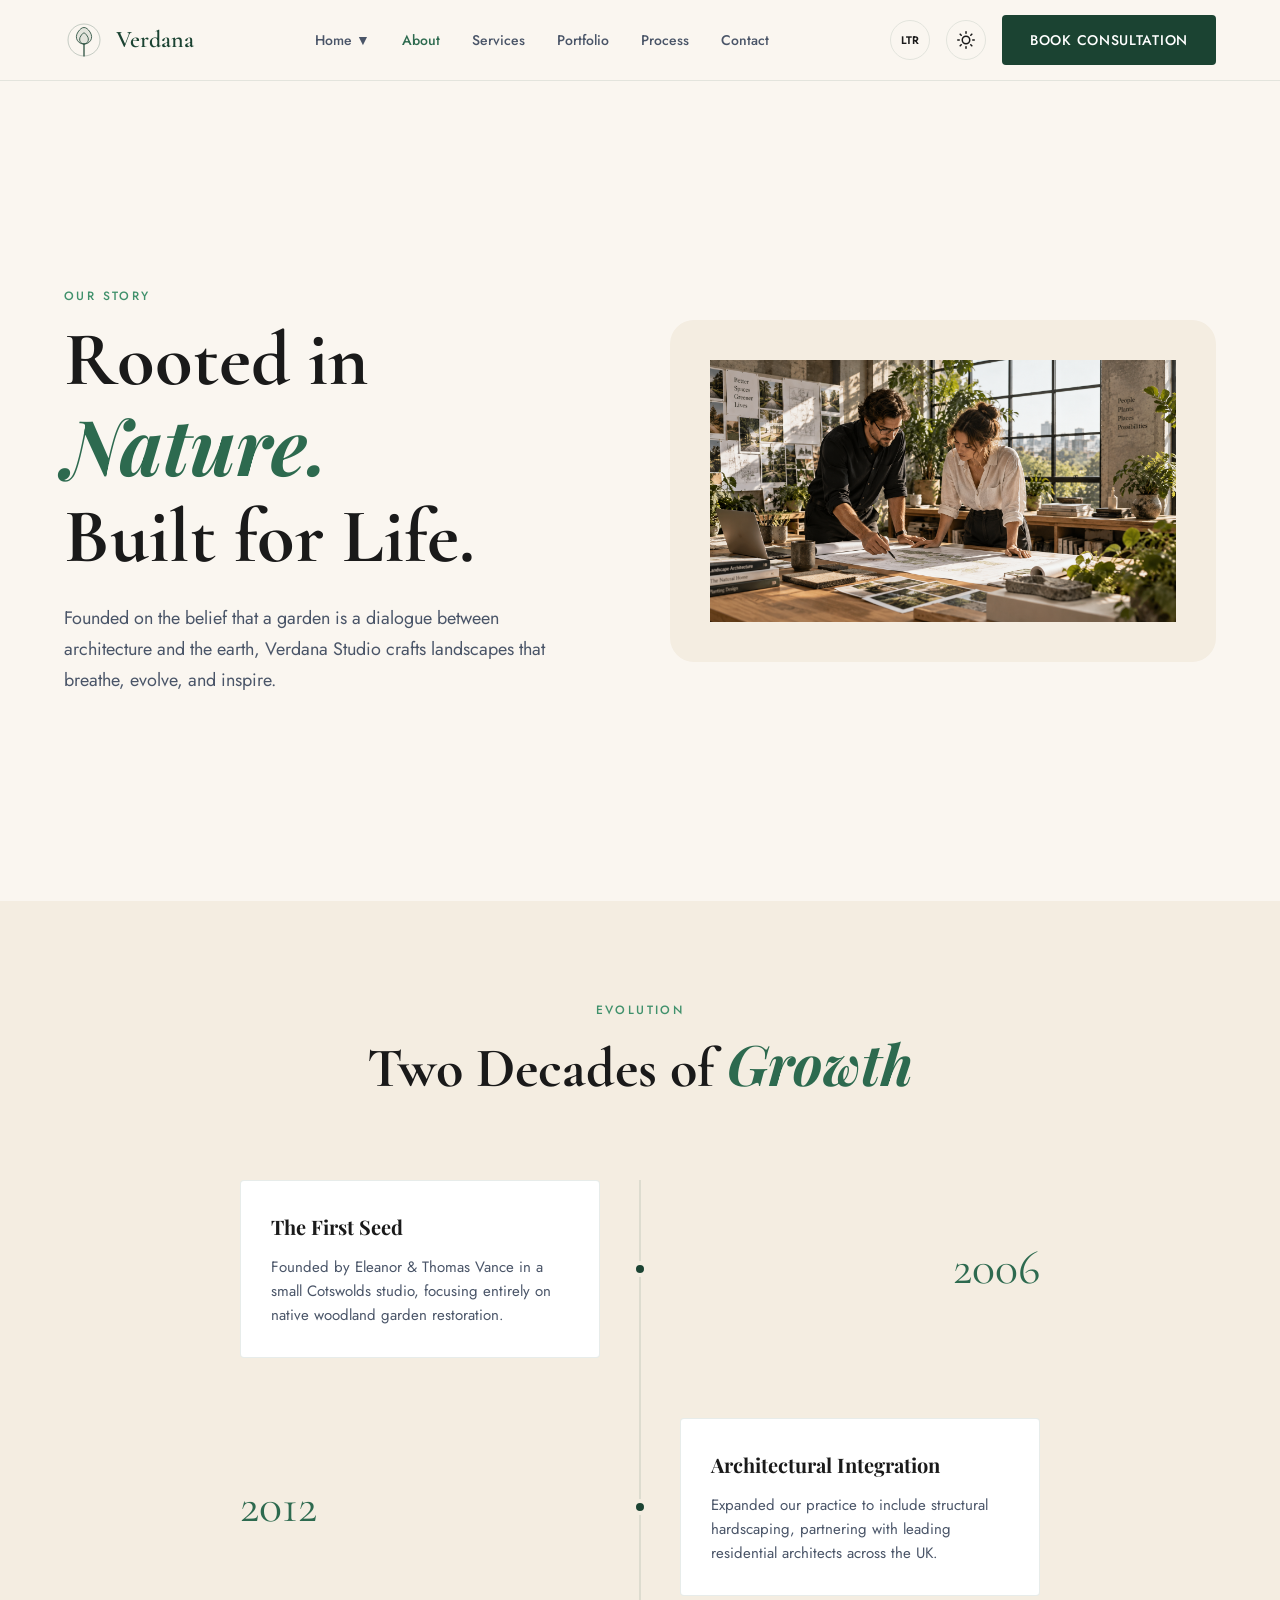
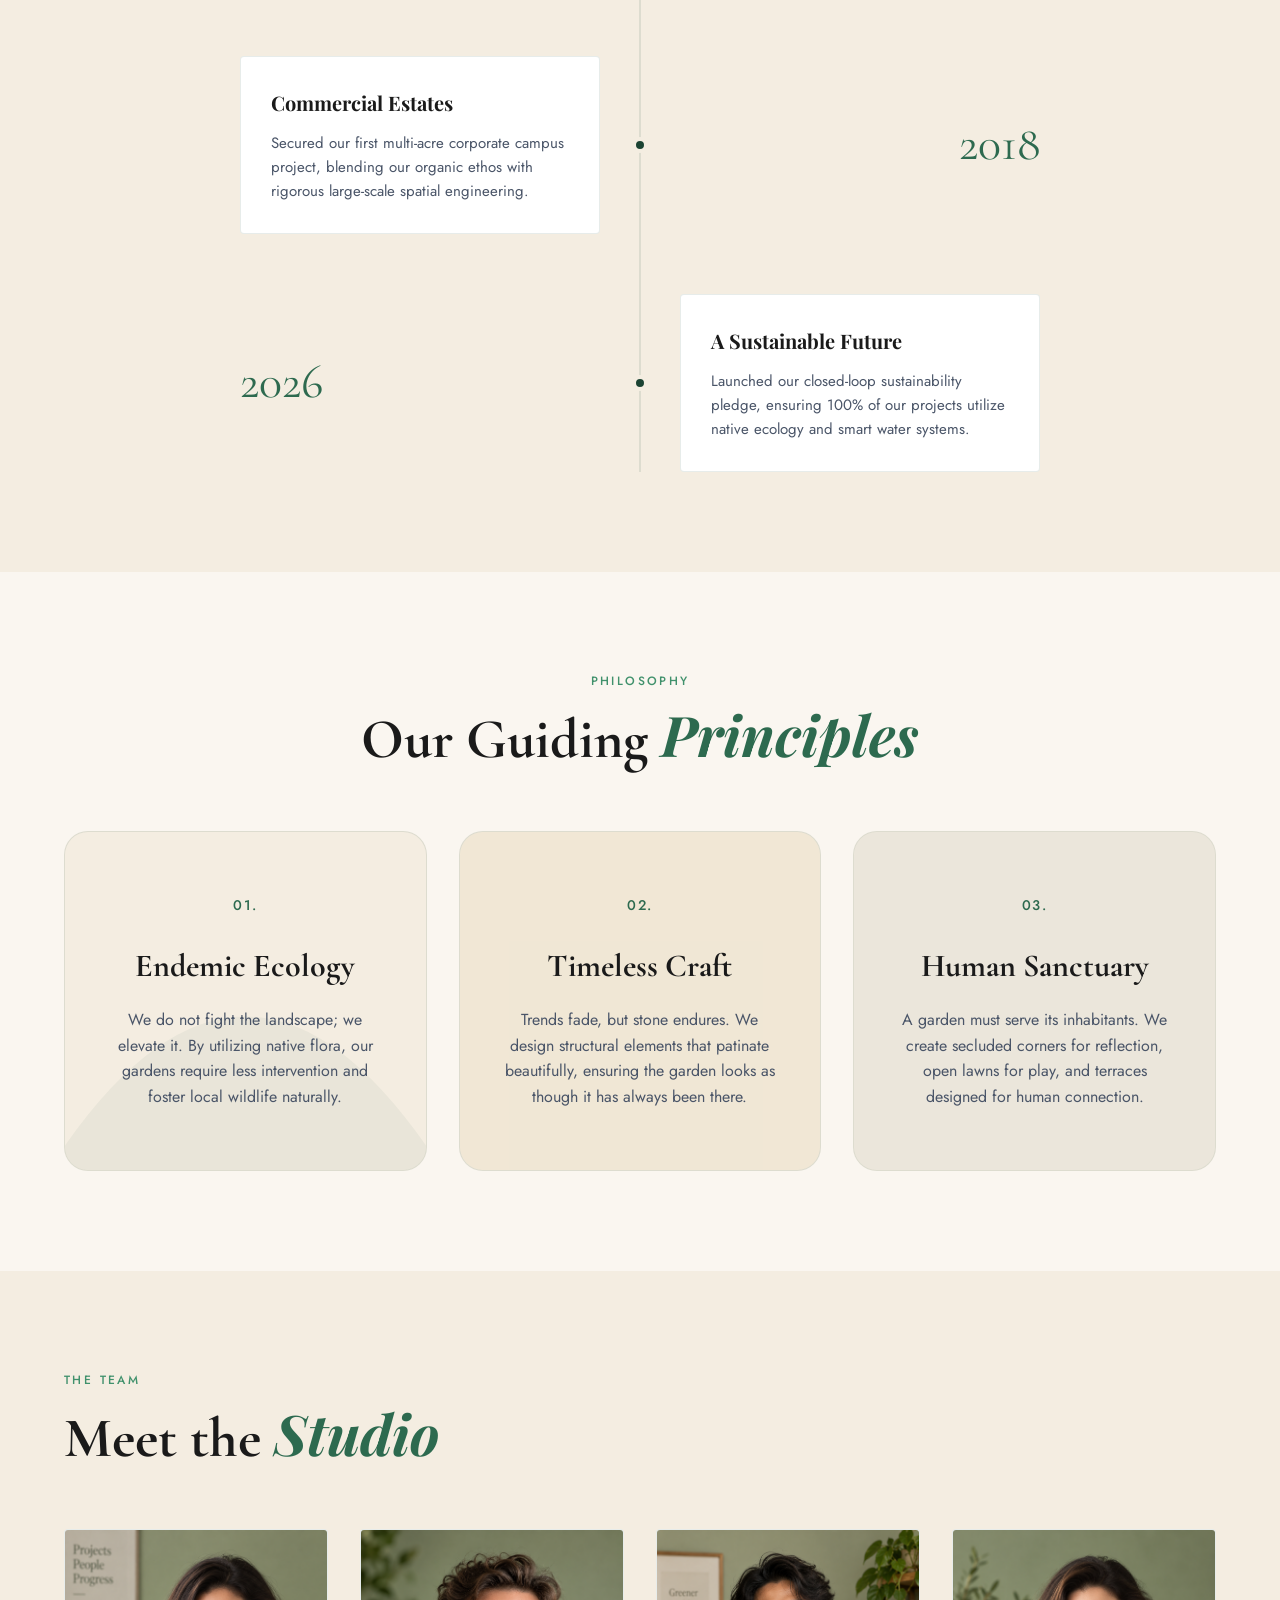
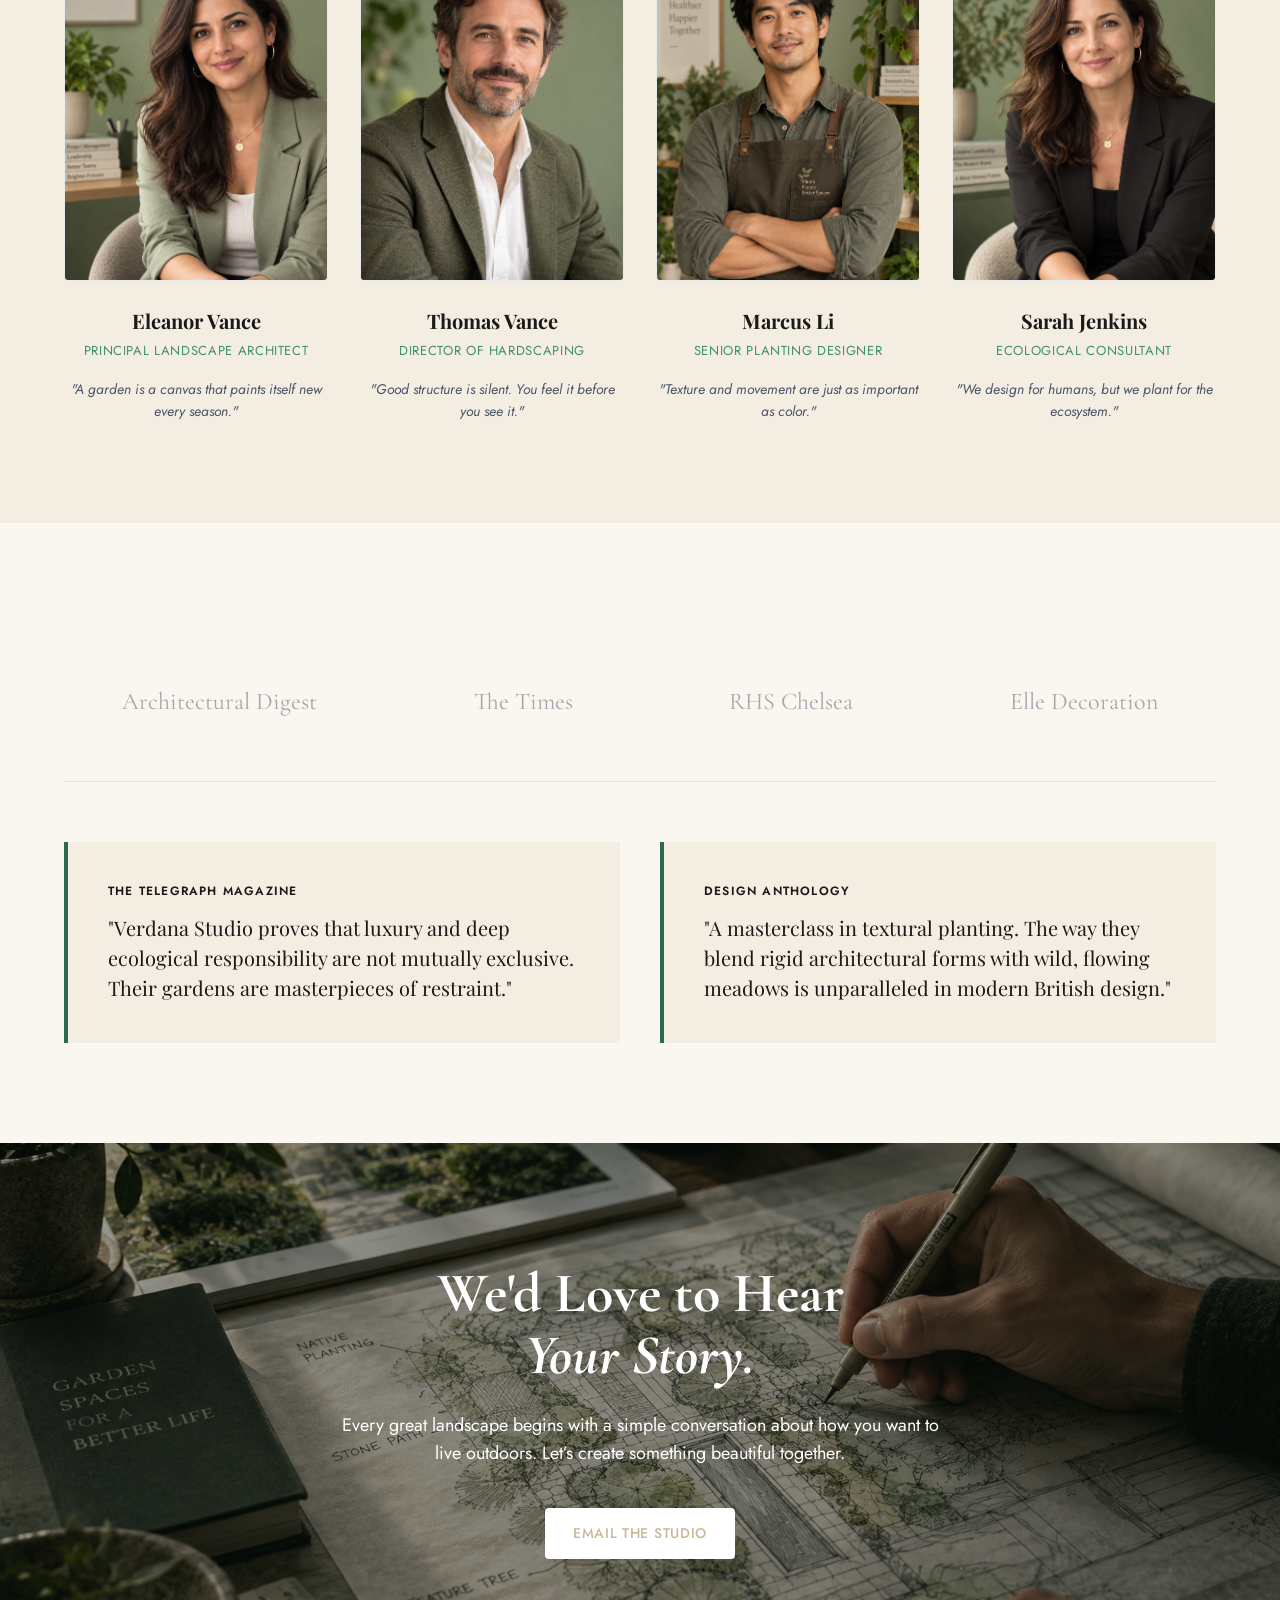
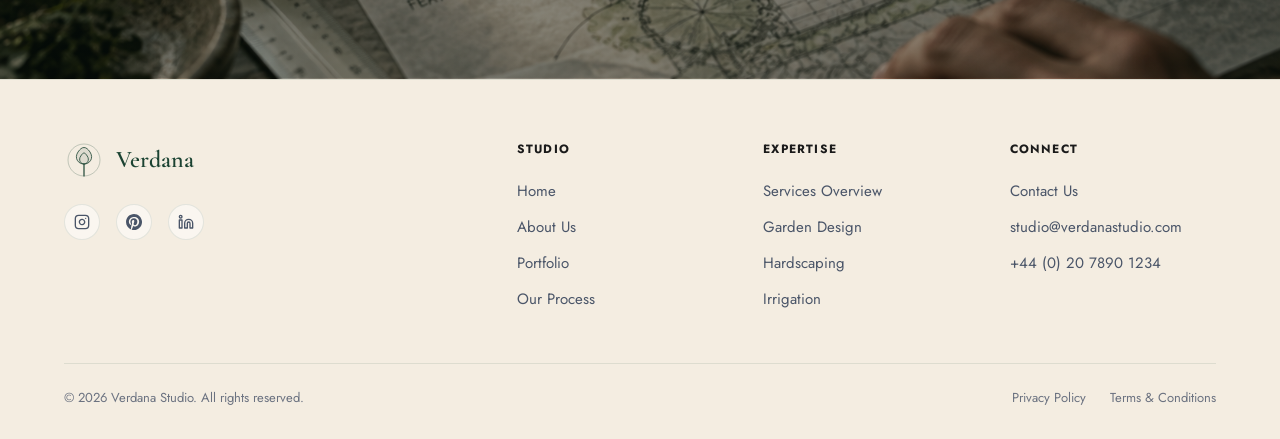
==== about.html @ de0d3189 "Initial commit" ====
<!DOCTYPE html>
<html lang="en" dir="ltr" data-theme="light">
<head>
  <meta charset="UTF-8" />
  <meta name="viewport" content="width=device-width, initial-scale=1.0" />
  <meta name="description" content="About Verdana Studio — Our Story, Beliefs, and Team" />
  <title>About Us | Verdana Studio</title>
  
  <!-- Google Fonts -->
  <link rel="preconnect" href="https://fonts.googleapis.com" />
  <link rel="preconnect" href="https://fonts.gstatic.com" crossorigin />
  <link href="https://fonts.googleapis.com/css2?family=Cormorant+Garamond:ital,wght@0,300;0,400;0,500;0,600;0,700;1,400&family=Jost:wght@300;400;500;600&family=Playfair+Display:ital,wght@0,400;0,500;0,600;1,400&display=swap" rel="stylesheet" />
  
  <link rel="stylesheet" href="styles.css" />
  
  <style>
    /* ============================================================
       ABOUT PAGE: SPECIFIC STYLES
       ============================================================ */

    /* 1. HERO (Editorial Wide) */
    .section-about-hero {
      background: var(--bg-primary);
      padding: 120px 0;
      min-height: calc(100vh - 80px);
      display: flex;
      align-items: center;
    }
    .about-hero-grid {
      display: grid;
      grid-template-columns: 1fr 1fr;
      gap: 60px;
      align-items: center;
    }
    .about-hero-content h1 {
      font-family: var(--font-display);
      font-size: clamp(48px, 6vw, 80px);
      line-height: 1.1;
      margin-bottom: 24px;
    }
    .about-hero-content h1 em {
      font-family: var(--font-serif);
      font-style: italic;
      color: var(--clr-deep-green);
    }
    [data-theme="dark"] .about-hero-content h1 em { color: var(--clr-light-sage); }
    .about-hero-content p {
      font-size: 18px;
      color: var(--text-secondary);
      max-width: 500px;
      line-height: 1.7;
    }
    .about-hero-visual {
      background: var(--bg-secondary);
      border-radius: var(--radius-lg);
      padding: 40px;
      position: relative;
    }
    .about-hero-visual svg {
      width: 100%;
      height: auto;
    }

    /* 2. OUR STORY (Vertical Timeline) */
    .section-timeline {
      padding: var(--section-py) 0;
      background: var(--bg-secondary);
    }
    .timeline-container {
      position: relative;
      max-width: 800px;
      margin: 80px auto 0;
    }
    .timeline-container::before {
      content: '';
      position: absolute;
      top: 0; left: 50%;
      width: 2px; height: 100%;
      background: var(--border-color);
      transform: translateX(-50%);
    }
    .timeline-item {
      display: flex;
      justify-content: space-between;
      align-items: center;
      margin-bottom: 60px;
      position: relative;
    }
    .timeline-item:last-child { margin-bottom: 0; }
    .timeline-content {
      width: 45%;
      padding: 30px;
      background: var(--card-bg);
      border: 1px solid var(--border-color);
      border-radius: var(--radius-sm);
    }
    .timeline-year {
      width: 45%;
      font-family: var(--font-display);
      font-size: 48px;
      color: var(--clr-deep-green);
      text-align: right;
    }
    [data-theme="dark"] .timeline-year { color: var(--clr-light-sage); }
    
    /* Alternating logic */
    .timeline-item:nth-child(even) { flex-direction: row-reverse; }
    .timeline-item:nth-child(even) .timeline-year { text-align: left; }
    
    .timeline-dot {
      position: absolute;
      top: 50%; left: 50%;
      width: 16px; height: 16px;
      background: var(--clr-forest);
      border-radius: 50%;
      transform: translate(-50%, -50%);
      border: 4px solid var(--bg-secondary);
    }
    [data-theme="dark"] .timeline-dot { background: var(--clr-light-sage); border-color: var(--bg-secondary); }
    .timeline-content h4 {
      font-family: var(--font-serif);
      font-size: 20px;
      margin-bottom: 12px;
    }
    .timeline-content p { color: var(--text-secondary); font-size: 15px; }

    /* 3. OUR THREE BELIEFS (3-Column) */
    .section-beliefs { padding: var(--section-py) 0; }
    .beliefs-grid {
      display: grid;
      grid-template-columns: repeat(3, 1fr);
      gap: 32px;
      margin-top: 60px;
    }
    .belief-card {
      background: var(--bg-secondary);
      padding: 60px 40px;
      border-radius: var(--radius-lg);
      text-align: center;
      position: relative;
      overflow: hidden;
      border: 1px solid var(--border-color);
    }
    .belief-bg-tint {
      position: absolute;
      top: -20%; left: -20%;
      width: 140%; height: 140%;
      opacity: 0.05;
      z-index: 0;
      pointer-events: none;
    }
    [data-theme="dark"] .belief-bg-tint { opacity: 0.1; }
    .belief-card-content {
      position: relative; z-index: 1;
    }
    .belief-num {
      display: inline-block;
      font-size: 14px;
      font-weight: 500;
      color: var(--clr-deep-green);
      margin-bottom: 24px;
      letter-spacing: 0.1em;
    }
    [data-theme="dark"] .belief-num { color: var(--clr-light-sage); }
    .belief-card h3 {
      font-family: var(--font-display);
      font-size: 32px;
      margin-bottom: 16px;
    }
    .belief-card p { color: var(--text-secondary); }

    /* 4. MEET THE STUDIO (4 Team Cards) */
    .section-team {
      padding: var(--section-py) 0;
      background: var(--bg-secondary);
    }
    .team-grid {
      display: grid;
      grid-template-columns: repeat(4, 1fr);
      gap: 32px;
      margin-top: 60px;
    }
    .team-card {
      text-align: center;
    }
    .team-avatar {
      width: 100%;
      aspect-ratio: 3/4;
      background: var(--card-bg);
      border-radius: var(--radius-sm);
      margin-bottom: 24px;
      overflow: hidden;
      border: 1px solid var(--border-color);
    }
    .team-avatar svg { width: 100%; height: 100%; object-fit: cover; }
    .team-card h4 {
      font-family: var(--font-serif);
      font-size: 20px;
      margin-bottom: 4px;
    }
    .team-title {
      font-size: 13px;
      color: var(--clr-mid-green);
      text-transform: uppercase;
      letter-spacing: 0.05em;
      margin-bottom: 16px;
      display: block;
    }
    .team-quote {
      font-size: 14px;
      color: var(--text-secondary);
      font-style: italic;
    }

    /* 5. RECOGNITION & PRESS */
    .section-press { padding: var(--section-py) 0; }
    .press-grid {
      display: grid;
      grid-template-rows: auto auto;
      gap: 60px;
      margin-top: 60px;
    }
    .awards-logos {
      display: flex;
      justify-content: space-around;
      align-items: center;
      flex-wrap: wrap;
      gap: 40px;
      padding-bottom: 60px;
      border-bottom: 1px solid var(--border-color);
    }
    .award-placeholder {
      font-family: var(--font-display);
      font-size: 24px;
      color: var(--text-muted);
      opacity: 0.6;
    }
    .press-quotes {
      display: grid;
      grid-template-columns: 1fr 1fr;
      gap: 40px;
    }
    .press-quote-item {
      padding: 40px;
      background: var(--bg-secondary);
      border-left: 4px solid var(--clr-deep-green);
    }
    [data-theme="dark"] .press-quote-item { border-left-color: var(--clr-light-sage); }
    .press-publication {
      display: block;
      font-family: var(--font-sans);
      font-weight: 600;
      font-size: 12px;
      text-transform: uppercase;
      letter-spacing: 0.1em;
      margin-bottom: 12px;
    }
    .press-quote-item p {
      font-family: var(--font-serif);
      font-size: 20px;
      line-height: 1.5;
    }

    /* 6. FINAL CTA (Warm Personal) */
    .section-about-cta {
      padding: 120px 20px;
      background: var(--clr-stone);
      color: #fff;
      text-align: center;
      position: relative;
    }
    [data-theme="dark"] .section-about-cta { background: #2B241A; }
    .about-cta-content {
      max-width: 600px;
      margin: 0 auto;
      position: relative;
      z-index: 2;
    }
    .about-cta-content h2 {
      font-family: var(--font-display);
      font-size: clamp(36px, 5vw, 56px);
      margin-bottom: 24px;
      line-height: 1.1;
    }
    .about-cta-content p {
      font-size: 18px;
      margin-bottom: 40px;
    }
    .about-cta-content .btn-primary {
      background: #fff;
      color: var(--clr-stone);
    }
    [data-theme="dark"] .about-cta-content .btn-primary { color: #2B241A; }
    .about-cta-content .btn-primary:hover {
      background: var(--clr-forest);
      color: #fff;
    }

    @media (max-width: 1024px) {
      .about-hero-grid { grid-template-columns: 1fr; text-align: center; }
      .timeline-container::before { left: 0; }
      .timeline-item, .timeline-item:nth-child(even) {
        flex-direction: column; align-items: flex-start;
      }
      .timeline-content, .timeline-year { width: 100%; text-align: left !important; padding-left: 40px; }
      .timeline-dot { left: 0; top: 0; transform: translate(-50%, -10px); }
      .timeline-year { margin-bottom: 20px; font-size: 32px; }
      
      .beliefs-grid, .team-grid { grid-template-columns: 1fr 1fr; }
      .press-quotes { grid-template-columns: 1fr; }
    }
    @media (max-width: 768px) {
      .beliefs-grid, .team-grid { grid-template-columns: 1fr; }
    }
  </style>
</head>
<body>

  <!-- HEADER -->
  <header class="navbar" id="navbar">
    <div class="nav-container">
      <a href="index.html" class="nav-logo" id="logo-link">
        <div class="logo-icon">
          <svg viewBox="0 0 100 100" fill="none" xmlns="http://www.w3.org/2000/svg">
            <path d="M50 10C27.9086 10 10 27.9086 10 50C10 72.0914 27.9086 90 50 90C72.0914 90 90 72.0914 90 50C90 27.9086 72.0914 10 50 10Z" stroke="currentColor" stroke-width="2" opacity="0.3"/>
            <path d="M50 90V60" stroke="currentColor" stroke-width="3" stroke-linecap="round"/>
            <path d="M50 60C35 60 25 45 35 30C45 15 55 15 65 30C75 45 65 60 50 60Z" stroke="currentColor" stroke-width="2" fill="currentColor" fill-opacity="0.1"/>
            <path d="M50 60C42 60 35 50 42 40C48 30 52 30 58 40C65 50 58 60 50 60Z" stroke="currentColor" stroke-width="2"/>
          </svg>
        </div>
        <div class="logo-text">
          <span class="logo-name">Verdana</span>
          
        </div>
      </a>

      <!-- Navigation Links -->
      <nav class="nav-links" id="nav-links">
        <div class="nav-item has-dropdown">
          <a href="#" class="nav-link dropdown-trigger">Home <span class="caret">▼</span></a>
          <div class="dropdown-menu">
            <a href="index.html" class="dropdown-item">Home 1 — Garden</a>
            <a href="home2.html" class="dropdown-item">Home 2 — Architecture</a>
          </div>
        </div>
        <a href="about.html" class="nav-link active">About</a>
        <a href="services.html" class="nav-link">Services</a>
        <a href="portfolio.html" class="nav-link">Portfolio</a>
        <a href="process.html" class="nav-link">Process</a>
        <a href="contact.html" class="nav-link">Contact</a>
      </nav>

      <!-- Controls & CTA -->
      <div class="nav-controls">
        <button class="ctrl-btn" id="rtl-toggle" aria-label="Toggle Text Direction">
          <span id="dir-label">LTR</span>
        </button>
        <button class="ctrl-btn" id="theme-toggle" aria-label="Toggle Theme">
          <span class="theme-icon sun" id="sun-icon"><svg xmlns="http://www.w3.org/2000/svg" width="18" height="18" viewBox="0 0 24 24" fill="none" stroke="currentColor" stroke-width="2" stroke-linecap="round" stroke-linejoin="round"><circle cx="12" cy="12" r="5"></circle><line x1="12" y1="1" x2="12" y2="3"></line><line x1="12" y1="21" x2="12" y2="23"></line><line x1="4.22" y1="4.22" x2="5.64" y2="5.64"></line><line x1="18.36" y1="18.36" x2="19.78" y2="19.78"></line><line x1="1" y1="12" x2="3" y2="12"></line><line x1="21" y1="12" x2="23" y2="12"></line><line x1="4.22" y1="19.78" x2="5.64" y2="18.36"></line><line x1="18.36" y1="5.64" x2="19.78" y2="4.22"></line></svg></span>
          <span class="theme-icon moon hidden" id="moon-icon"><svg xmlns="http://www.w3.org/2000/svg" width="18" height="18" viewBox="0 0 24 24" fill="none" stroke="currentColor" stroke-width="2" stroke-linecap="round" stroke-linejoin="round"><path d="M21 12.79A9 9 0 1 1 11.21 3 7 7 0 0 0 21 12.79z"></path></svg></span>
        </button>
        <a href="contact.html" class="btn-primary nav-cta">Book Consultation</a>
      </div>
    </div>
  </header>

  <main>
    <!-- SECTION 1: HERO (Editorial Wide) -->
    <section class="section-about-hero">
      <div class="container">
        <div class="about-hero-grid">
          <div class="about-hero-content">
            <span class="subtitle">Our Story</span>
            <h1>Rooted in <em>Nature.</em> <br>Built for Life.</h1>
            <p>Founded on the belief that a garden is a dialogue between architecture and the earth, Verdana Studio crafts landscapes that breathe, evolve, and inspire.</p>
          </div>
          <div class="about-hero-visual">
            <img src="about_hero.png" alt="About Verdana Studio" style="width: 100%; height: 100%; object-fit: cover;" />
          </div>
        </div>
      </div>
    </section>

    <!-- SECTION 2: OUR STORY (Timeline) -->
    <section class="section-timeline">
      <div class="container">
        <div class="section-header center">
          <span class="subtitle">Evolution</span>
          <h2 class="title">Two Decades of <em>Growth</em></h2>
        </div>

        <div class="timeline-container">
          <div class="timeline-item">
            <div class="timeline-content">
              <h4>The First Seed</h4>
              <p>Founded by Eleanor & Thomas Vance in a small Cotswolds studio, focusing entirely on native woodland garden restoration.</p>
            </div>
            <div class="timeline-dot"></div>
            <div class="timeline-year">2006</div>
          </div>

          <div class="timeline-item">
            <div class="timeline-content">
              <h4>Architectural Integration</h4>
              <p>Expanded our practice to include structural hardscaping, partnering with leading residential architects across the UK.</p>
            </div>
            <div class="timeline-dot"></div>
            <div class="timeline-year">2012</div>
          </div>

          <div class="timeline-item">
            <div class="timeline-content">
              <h4>Commercial Estates</h4>
              <p>Secured our first multi-acre corporate campus project, blending our organic ethos with rigorous large-scale spatial engineering.</p>
            </div>
            <div class="timeline-dot"></div>
            <div class="timeline-year">2018</div>
          </div>

          <div class="timeline-item">
            <div class="timeline-content">
              <h4>A Sustainable Future</h4>
              <p>Launched our closed-loop sustainability pledge, ensuring 100% of our projects utilize native ecology and smart water systems.</p>
            </div>
            <div class="timeline-dot"></div>
            <div class="timeline-year">2026</div>
          </div>
        </div>
      </div>
    </section>

    <!-- SECTION 3: THREE BELIEFS (Cards) -->
    <section class="section-beliefs">
      <div class="container">
        <div class="section-header center">
          <span class="subtitle">Philosophy</span>
          <h2 class="title">Our Guiding <em>Principles</em></h2>
        </div>

        <div class="beliefs-grid">
          <div class="belief-card">
            <div class="belief-bg-tint">
              <svg viewBox="0 0 200 200" xmlns="http://www.w3.org/2000/svg">
                <path d="M 0 200 Q 100 0 200 200" fill="#2D6A4F" />
              </svg>
            </div>
            <div class="belief-card-content">
              <span class="belief-num">01.</span>
              <h3>Endemic Ecology</h3>
              <p>We do not fight the landscape; we elevate it. By utilizing native flora, our gardens require less intervention and foster local wildlife naturally.</p>
            </div>
          </div>

          <div class="belief-card">
            <div class="belief-bg-tint">
              <svg viewBox="0 0 200 200" xmlns="http://www.w3.org/2000/svg">
                <circle cx="100" cy="100" r="100" fill="#B8860B" />
              </svg>
            </div>
            <div class="belief-card-content">
              <span class="belief-num">02.</span>
              <h3>Timeless Craft</h3>
              <p>Trends fade, but stone endures. We design structural elements that patinate beautifully, ensuring the garden looks as though it has always been there.</p>
            </div>
          </div>

          <div class="belief-card">
            <div class="belief-bg-tint">
              <svg viewBox="0 0 200 200" xmlns="http://www.w3.org/2000/svg">
                <rect width="200" height="200" fill="#52796F" />
              </svg>
            </div>
            <div class="belief-card-content">
              <span class="belief-num">03.</span>
              <h3>Human Sanctuary</h3>
              <p>A garden must serve its inhabitants. We create secluded corners for reflection, open lawns for play, and terraces designed for human connection.</p>
            </div>
          </div>
        </div>
      </div>
    </section>

    <!-- SECTION 4: MEET THE STUDIO -->
    <section class="section-team">
      <div class="container">
        <div class="section-header flex-header">
          <div>
            <span class="subtitle">The Team</span>
            <h2 class="title">Meet the <em>Studio</em></h2>
          </div>
        </div>

        <div class="team-grid">
          <div class="team-card">
            <div class="team-avatar">
              <img src="about_avatar1.png" alt="Eleanor Vance" style="width: 100%; height: 100%; object-fit: cover; transition: transform 0.7s ease;" />
            </div>
            <h4>Eleanor Vance</h4>
            <span class="team-title">Principal Landscape Architect</span>
            <p class="team-quote">"A garden is a canvas that paints itself new every season."</p>
          </div>

          <div class="team-card">
            <div class="team-avatar">
              <img src="about_avatar3.png" alt="Thomas Vance" style="width: 100%; height: 100%; object-fit: cover; transition: transform 0.7s ease;" />
            </div>
            <h4>Thomas Vance</h4>
            <span class="team-title">Director of Hardscaping</span>
            <p class="team-quote">"Good structure is silent. You feel it before you see it."</p>
          </div>

          <div class="team-card">
            <div class="team-avatar">
              <img src="about_avatar4.png" alt="Marcus Li" style="width: 100%; height: 100%; object-fit: cover; transition: transform 0.7s ease;" />
            </div>
            <h4>Marcus Li</h4>
            <span class="team-title">Senior Planting Designer</span>
            <p class="team-quote">"Texture and movement are just as important as color."</p>
          </div>

          <div class="team-card">
            <div class="team-avatar">
              <img src="about_avatar2.png" alt="Sarah Jenkins" style="width: 100%; height: 100%; object-fit: cover; transition: transform 0.7s ease;" />
            </div>
            <h4>Sarah Jenkins</h4>
            <span class="team-title">Ecological Consultant</span>
            <p class="team-quote">"We design for humans, but we plant for the ecosystem."</p>
          </div>
        </div>
      </div>
    </section>

    <!-- SECTION 5: RECOGNITION & PRESS -->
    <section class="section-press">
      <div class="container">
        <div class="press-grid">
          <div class="awards-logos">
            <span class="award-placeholder">Architectural Digest</span>
            <span class="award-placeholder">The Times</span>
            <span class="award-placeholder">RHS Chelsea</span>
            <span class="award-placeholder">Elle Decoration</span>
          </div>
          
          <div class="press-quotes">
            <div class="press-quote-item">
              <span class="press-publication">The Telegraph Magazine</span>
              <p>"Verdana Studio proves that luxury and deep ecological responsibility are not mutually exclusive. Their gardens are masterpieces of restraint."</p>
            </div>
            <div class="press-quote-item">
              <span class="press-publication">Design Anthology</span>
              <p>"A masterclass in textural planting. The way they blend rigid architectural forms with wild, flowing meadows is unparalleled in modern British design."</p>
            </div>
          </div>
        </div>
      </div>
    </section>

    <!-- SECTION 6: FINAL CTA (Warm Personal) -->
    <section class="section-about-cta" style="background-image: linear-gradient(rgba(11, 26, 18, 0.4), rgba(11, 26, 18, 0.4)), url('about_cta.png'); background-size: cover; background-position: center; padding: 120px 20px; color: #fff;">
      <div class="container">
        <div class="about-cta-content">
          <h2>We'd Love to Hear <br><em>Your Story.</em></h2>
          <p>Every great landscape begins with a simple conversation about how you want to live outdoors. Let’s create something beautiful together.</p>
          <a href="mailto:hello@verdanastudio.com" class="btn-primary">Email the Studio</a>
        </div>
      </div>
    </section>
  </main>

    <!-- FOOTER -->
  <footer class="site-footer">
    <div class="container">
      <div class="footer-grid">
                <div class="footer-brand">
          <a href="index.html" class="nav-logo" style="margin-bottom: 24px; text-decoration: none;">
            <div class="logo-icon">
              <svg viewBox="0 0 100 100" fill="none" xmlns="http://www.w3.org/2000/svg">
                <path d="M50 10C27.9086 10 10 27.9086 10 50C10 72.0914 27.9086 90 50 90C72.0914 90 90 72.0914 90 50C90 27.9086 72.0914 10 50 10Z" stroke="currentColor" stroke-width="2" opacity="0.3"/>
                <path d="M50 90V60" stroke="currentColor" stroke-width="3" stroke-linecap="round"/>
                <path d="M50 60C35 60 25 45 35 30C45 15 55 15 65 30C75 45 65 60 50 60Z" stroke="currentColor" stroke-width="2" fill="currentColor" fill-opacity="0.1"/>
                <path d="M50 60C42 60 35 50 42 40C48 30 52 30 58 40C65 50 58 60 50 60Z" stroke="currentColor" stroke-width="2"/>
              </svg>
            </div>
            <div class="logo-text" style="text-align: left;">
              <span class="logo-name">Verdana</span>
              
            </div>
          </a>
          <div class="footer-socials">
            <a href="#" aria-label="Instagram"><svg xmlns="http://www.w3.org/2000/svg" width="16" height="16" viewBox="0 0 24 24" fill="none" stroke="currentColor" stroke-width="2" stroke-linecap="round" stroke-linejoin="round"><rect x="2" y="2" width="20" height="20" rx="5" ry="5"></rect><path d="M16 11.37A4 4 0 1 1 12.63 8 4 4 0 0 1 16 11.37z"></path><line x1="17.5" y1="6.5" x2="17.51" y2="6.5"></line></svg></a>
            <a href="#" aria-label="Pinterest"><svg xmlns="http://www.w3.org/2000/svg" width="16" height="16" viewBox="0 0 24 24" fill="currentColor"><path d="M12.017 0C5.396 0 .029 5.367.029 11.987c0 5.079 3.158 9.417 7.618 11.162-.105-.949-.199-2.403.041-3.439.219-.937 1.406-5.957 1.406-5.957s-.359-.72-.359-1.781c0-1.663.967-2.911 2.168-2.911 1.024 0 1.518.769 1.518 1.688 0 1.029-.653 2.567-.992 3.992-.285 1.193.6 2.165 1.775 2.165 2.128 0 3.768-2.245 3.768-5.487 0-2.861-2.063-4.869-5.008-4.869-3.41 0-5.409 2.562-5.409 5.199 0 1.033.394 2.143.889 2.741.099.12.112.225.085.345-.09.375-.293 1.199-.334 1.363-.053.225-.172.271-.401.165-1.495-.69-2.433-2.878-2.433-4.646 0-3.776 2.748-7.252 7.951-7.252 4.168 0 7.41 2.967 7.41 6.923 0 4.135-2.607 7.462-6.233 7.462-1.214 0-2.354-.629-2.758-1.379l-.749 2.848c-.269 1.045-1.004 2.352-1.498 3.146 1.123.345 2.306.535 3.55.535 6.607 0 11.985-5.365 11.985-11.987C23.97 5.367 18.624 0 12.017 0z"/></svg></a>
            <a href="#" aria-label="LinkedIn"><svg xmlns="http://www.w3.org/2000/svg" width="16" height="16" viewBox="0 0 24 24" fill="none" stroke="currentColor" stroke-width="2" stroke-linecap="round" stroke-linejoin="round"><path d="M16 8a6 6 0 0 1 6 6v7h-4v-7a2 2 0 0 0-2-2 2 2 0 0 0-2 2v7h-4v-7a6 6 0 0 1 6-6z"></path><rect x="2" y="9" width="4" height="12"></rect><circle cx="4" cy="4" r="2"></circle></svg></a>
          </div>
        </div>
        <div class="footer-links">
          <h4>Studio</h4>
          <a href="index.html">Home</a>
          <a href="about.html">About Us</a>
          <a href="portfolio.html">Portfolio</a>
          <a href="process.html">Our Process</a>
        </div>
        <div class="footer-links">
          <h4>Expertise</h4>
          <a href="services.html">Services Overview</a>
          <a href="services.html#garden-design">Garden Design</a>
          <a href="services.html#hardscaping">Hardscaping</a>
          <a href="services.html#irrigation">Irrigation</a>
        </div>
        <div class="footer-contact">
          <h4>Connect</h4>
          <a href="contact.html">Contact Us</a>
          <a href="mailto:studio@verdanastudio.com">studio@verdanastudio.com</a>
          <a href="tel:+442078901234">+44 (0) 20 7890 1234</a>
        </div>
      </div>
      <div class="footer-bottom">
        <p>&copy; 2026 Verdana Studio. All rights reserved.</p>
        <div class="footer-legal">
          <a href="#">Privacy Policy</a>
          <a href="#">Terms & Conditions</a>
        </div>
      </div>
    </div>
  </footer>

  <script>
    // RTL / LTR Toggle Logic
    const rtlToggle = document.getElementById('rtl-toggle');
    const dirLabel = document.getElementById('dir-label');
    const htmlElem = document.documentElement;
    
    let isRTL = false;
    rtlToggle.addEventListener('click', () => {
      isRTL = !isRTL;
      htmlElem.setAttribute('dir', isRTL ? 'rtl' : 'ltr');
      dirLabel.textContent = isRTL ? 'RTL' : 'LTR';
    });

    // Theme Toggle Logic
    const themeToggle = document.getElementById('theme-toggle');
    const sunIcon = document.getElementById('sun-icon');
    const moonIcon = document.getElementById('moon-icon');
    
    let isDark = false;
    themeToggle.addEventListener('click', () => {
      isDark = !isDark;
      htmlElem.setAttribute('data-theme', isDark ? 'dark' : 'light');
      if(isDark) {
        sunIcon.classList.add('hidden');
        moonIcon.classList.remove('hidden');
      } else {
        sunIcon.classList.remove('hidden');
        moonIcon.classList.add('hidden');
      }
    });
  </script>
</body>
</html>
---- styles.css ----
/* ============================================================
   VERDANA STUDIO — GLOBAL & HOME 1 STYLES
   ============================================================ */

/* ---- FONTS & DESIGN TOKENS ---- */
:root {
  /* Color Palette - Light Theme */
  --clr-forest:       #1B4332;
  --clr-deep-green:   #2D6A4F;
  --clr-mid-green:    #40916C;
  --clr-sage:         #52796F;
  --clr-light-sage:   #84A98C;
  --clr-gold:         #B8860B;
  --clr-cream:        #FAF6F0;
  --clr-ivory:        #F4EDE1;
  --clr-stone:        #C8B99A;
  --clr-dark-stone:   #8B7355;
  --clr-ink:          #1A1A1A;
  --clr-muted:        #6B7280;

  /* Theme Variables */
  --bg-primary:       var(--clr-cream);
  --bg-secondary:     var(--clr-ivory);
  --text-primary:     var(--clr-ink);
  --text-secondary:   #4A5568;
  --text-muted:       var(--clr-muted);
  --nav-bg:           rgba(250, 246, 240, 0.95);
  --nav-border:       rgba(27, 67, 50, 0.1);
  --card-bg:          #FFFFFF;
  --border-color:     rgba(27, 67, 50, 0.1);
  
  /* Typography */
  --font-display:     'Cormorant Garamond', serif;
  --font-serif:       'Playfair Display', serif;
  --font-sans:        'Jost', sans-serif;

  /* Spacing */
  --section-py:       100px;
  --container-max:    1280px;
  --container-px:     5%;
  --radius-sm:        4px;
  --radius-md:        12px;
  --radius-lg:        24px;
}

/* ---- DARK THEME ---- */
[data-theme="dark"] {
  --bg-primary:       #0B1A12;
  --bg-secondary:     #0F2118;
  --text-primary:     #EBE4D5;
  --text-secondary:   #B8C4B8;
  --text-muted:       #7A9180;
  --nav-bg:           rgba(11, 26, 18, 0.95);
  --nav-border:       rgba(132, 169, 140, 0.1);
  --card-bg:          #142B1E;
  --border-color:     rgba(132, 169, 140, 0.15);
}

/* ---- RESET & BASE ---- */
*, *::before, *::after { box-sizing: border-box; margin: 0; padding: 0; }
html { scroll-behavior: smooth; font-size: 16px; }
body {
  font-family: var(--font-sans);
  font-weight: 400;
  background-color: var(--bg-primary);
  color: var(--text-primary);
  line-height: 1.6;
  transition: background-color 0.4s, color 0.4s;
}
a { text-decoration: none; color: inherit; }
button { border: none; cursor: pointer; background: none; font-family: inherit; }
img, svg { max-width: 100%; display: block; }

/* ---- RTL SUPPORT ---- */
[dir="rtl"] { direction: rtl; }
[dir="rtl"] .nav-links { direction: rtl; }
[dir="rtl"] .service-row { flex-direction: row-reverse; }
[dir="rtl"] .service-row.reversed { flex-direction: row; }

/* ---- UTILITIES ---- */
.container { max-width: var(--container-max); margin: 0 auto; padding: 0 var(--container-px); }
.section-header { margin-bottom: 60px; }
.section-header.center { text-align: center; }
.section-header.flex-header { display: flex; justify-content: space-between; align-items: flex-end; }
.subtitle { display: block; font-size: 12px; font-weight: 500; letter-spacing: 0.2em; text-transform: uppercase; color: var(--clr-mid-green); margin-bottom: 12px; }
.title { font-family: var(--font-display); font-size: clamp(32px, 5vw, 56px); line-height: 1.1; }
.title em { font-family: var(--font-serif); font-style: italic; color: var(--clr-deep-green); }
[data-theme="dark"] .title em { color: var(--clr-light-sage); }
.hidden { display: none !important; }

/* ---- BUTTONS ---- */
.btn-primary {
  display: inline-flex; padding: 14px 28px; background: var(--clr-forest); color: #fff;
  font-weight: 500; font-size: 14px; text-transform: uppercase; letter-spacing: 0.05em;
  border-radius: var(--radius-sm); transition: background 0.3s, transform 0.3s;
}
.btn-primary:hover { background: var(--clr-deep-green); transform: translateY(-2px); }

.btn-ghost {
  display: inline-flex; padding: 12px 24px; border: 1px solid var(--clr-deep-green); color: var(--clr-deep-green);
  font-weight: 500; font-size: 14px; text-transform: uppercase; letter-spacing: 0.05em;
  border-radius: var(--radius-sm); transition: all 0.3s;
}
.btn-ghost:hover { background: var(--clr-deep-green); color: #fff; }
[data-theme="dark"] .btn-ghost { border-color: var(--clr-light-sage); color: var(--clr-light-sage); }
[data-theme="dark"] .btn-ghost:hover { background: var(--clr-light-sage); color: var(--clr-forest); }

.btn-text { font-weight: 500; color: var(--clr-deep-green); display: inline-flex; align-items: center; gap: 8px; transition: gap 0.3s; }
.btn-text:hover { gap: 12px; }
[data-theme="dark"] .btn-text { color: var(--clr-light-sage); }

/* ============================================================
   HEADER & NAV
   ============================================================ */
.navbar { position: sticky; top: 0; z-index: 1000; background: var(--nav-bg); border-bottom: 1px solid var(--nav-border); backdrop-filter: blur(10px); }
.nav-container { display: flex; align-items: center; justify-content: space-between; height: 80px; max-width: var(--container-max); margin: 0 auto; padding: 0 var(--container-px); }

.nav-logo { display: flex; align-items: center; gap: 12px; color: var(--clr-forest); }
[data-theme="dark"] .nav-logo { color: var(--clr-light-sage); }
.logo-icon { width: 40px; height: 40px; }
.logo-name { display: block; font-family: var(--font-display); font-size: 24px; font-weight: 600; line-height: 1; }
.logo-tagline { display: block; font-size: 9px; letter-spacing: 0.15em; text-transform: uppercase; color: var(--text-muted); }

.nav-links { display: flex; gap: 32px; align-items: center; }
.nav-link { font-size: 14px; font-weight: 500; color: var(--text-secondary); transition: color 0.3s; }
.nav-link:hover, .nav-link.active { color: var(--clr-deep-green); }
[data-theme="dark"] .nav-link:hover, [data-theme="dark"] .nav-link.active { color: var(--clr-light-sage); }

.has-dropdown { position: relative; }
.dropdown-menu {
  position: absolute; top: 100%; left: 0; background: var(--card-bg); border: 1px solid var(--border-color);
  border-radius: var(--radius-sm); padding: 8px 0; min-width: 200px;
  opacity: 0; visibility: hidden; transform: translateY(10px); transition: all 0.3s;
}
.has-dropdown:hover .dropdown-menu { opacity: 1; visibility: visible; transform: translateY(0); }
.dropdown-item { display: block; padding: 10px 20px; font-size: 14px; color: var(--text-primary); transition: background 0.3s; }
.dropdown-item:hover { background: var(--bg-secondary); color: var(--clr-deep-green); }
[data-theme="dark"] .dropdown-item:hover { color: var(--clr-light-sage); }

.nav-controls { display: flex; align-items: center; gap: 16px; }
.ctrl-btn { display: flex; align-items: center; justify-content: center; width: 40px; height: 40px; border: 1px solid var(--border-color); border-radius: 50%; color: var(--text-primary); transition: background 0.3s; }
.ctrl-btn:hover { background: var(--bg-secondary); }
#dir-label { font-size: 11px; font-weight: 600; }

/* ============================================================
   HOME 1: SECTIONS
   ============================================================ */

/* 1. HERO (Asymmetric Split) */
.section-hero-split { display: flex; min-height: calc(100vh - 80px); }
.hero-split-content { flex: 1; display: flex; flex-direction: column; justify-content: center; padding: var(--container-px) 10% var(--container-px) var(--container-px); background: var(--bg-primary); }
.hero-split-visual { flex: 1; position: relative; overflow: hidden; background: var(--clr-forest); }
.hero-svg-scene { position: absolute; top: 0; left: 0; width: 100%; height: 100%; object-fit: cover; }

.badge { display: inline-block; padding: 6px 16px; background: rgba(45, 106, 79, 0.1); color: var(--clr-deep-green); font-size: 12px; font-weight: 500; letter-spacing: 0.1em; text-transform: uppercase; border-radius: 100px; margin-bottom: 24px; align-self: flex-start; }
[data-theme="dark"] .badge { background: rgba(132, 169, 140, 0.1); color: var(--clr-light-sage); }
.hero-title { font-family: var(--font-display); font-size: clamp(48px, 6vw, 80px); line-height: 1.05; margin-bottom: 24px; }
.hero-title em { font-family: var(--font-serif); font-style: italic; color: var(--clr-deep-green); }
[data-theme="dark"] .hero-title em { color: var(--clr-light-sage); }
.hero-desc { font-size: 18px; color: var(--text-secondary); max-width: 480px; margin-bottom: 40px; line-height: 1.7; }

/* 2. THE VERDANA DIFFERENCE */
.section-difference { padding: var(--section-py) 0; background: var(--bg-secondary); }
.stat-strips { display: flex; flex-direction: column; gap: 24px; margin-top: 60px; }
.stat-strip { display: flex; align-items: center; gap: 40px; padding: 40px 0; border-top: 1px solid var(--border-color); }
.stat-strip:last-child { border-bottom: 1px solid var(--border-color); }
.stat-number { font-family: var(--font-display); font-size: 80px; font-weight: 300; color: var(--clr-deep-green); line-height: 1; flex: 0 0 160px; }
[data-theme="dark"] .stat-number { color: var(--clr-light-sage); }
.stat-claim { font-family: var(--font-serif); font-size: 28px; font-weight: 500; flex: 0 0 240px; }
.stat-desc { font-size: 16px; color: var(--text-secondary); flex: 1; max-width: 500px; }

/* 3. SIGNATURE SERVICES */
.section-services-alternating { padding: var(--section-py) 0; }
.service-row { display: flex; align-items: center; gap: 80px; margin-bottom: 80px; }
.service-row:last-child { margin-bottom: 0; }
.service-row-visual { flex: 1; aspect-ratio: 4/3; border-radius: var(--radius-lg); overflow: hidden; }
.service-row-visual svg, .service-row-visual img { width: 100%; height: 100%; object-fit: cover; }
.service-row-content { flex: 1; max-width: 480px; }
.service-number { display: block; font-family: var(--font-sans); font-size: 14px; font-weight: 500; color: var(--text-muted); margin-bottom: 16px; }
.service-row-content h3 { font-family: var(--font-display); font-size: 36px; font-weight: 500; margin-bottom: 20px; }
.service-row-content p { color: var(--text-secondary); margin-bottom: 24px; }
.service-price { display: inline-block; padding: 8px 16px; background: var(--bg-secondary); border-radius: var(--radius-sm); font-size: 13px; font-weight: 500; margin-bottom: 32px; border: 1px solid var(--border-color); }

/* 4. GARDEN TRANSFORMATIONS */
.section-transformations { padding: var(--section-py) 0; background: var(--bg-secondary); }
.editorial-grid { display: grid; grid-template-columns: repeat(3, 1fr); gap: 32px; margin-top: 60px; }
.editorial-card { display: block; }
.editorial-card.offset { margin-top: 60px; }
.ec-visual { aspect-ratio: 3/4; overflow: hidden; border-radius: var(--radius-sm); margin-bottom: 24px; }
.ec-visual svg, .ec-visual img { width: 100%; height: 100%; object-fit: cover; transition: transform 0.5s; }
.editorial-card:hover .ec-visual svg, .ec-visual img { transform: scale(1.05); }
.ec-badge { display: block; font-size: 11px; text-transform: uppercase; letter-spacing: 0.1em; color: var(--clr-mid-green); margin-bottom: 8px; }
.ec-content h4 { font-family: var(--font-serif); font-size: 24px; font-weight: 400; color: var(--text-primary); }

/* 5. A CLIENT'S PERSPECTIVE */
.section-perspective { padding: var(--section-py) 0; }
.perspective-frame { max-width: 800px; margin: 0 auto; padding: 80px; border: 1px solid var(--border-color); border-radius: var(--radius-lg); text-align: center; position: relative; background: var(--card-bg); }
.quote-icon { position: absolute; top: -30px; left: 50%; transform: translateX(-50%); font-family: var(--font-display); font-size: 80px; color: var(--clr-gold); line-height: 1; background: var(--bg-primary); padding: 0 20px; }
.large-quote { font-family: var(--font-serif); font-size: clamp(24px, 4vw, 36px); line-height: 1.4; color: var(--text-primary); font-style: italic; margin-bottom: 40px; }
.quote-author strong { display: block; font-family: var(--font-sans); font-size: 16px; font-weight: 600; }
.quote-author span { display: block; font-size: 14px; color: var(--text-muted); margin-top: 4px; }

/* 6. FINAL CTA */
.section-final-cta { background: var(--clr-forest); padding: 120px 20px; text-align: center; position: relative; overflow: hidden; }
.section-final-cta::before {
  content: ''; position: absolute; top: 0; left: 0; width: 100%; height: 100%;
  background: radial-gradient(circle at center, rgba(82, 121, 111, 0.2) 0%, transparent 60%); pointer-events: none;
}
.cta-content { position: relative; z-index: 2; max-width: 700px; margin: 0 auto; }
.cta-content h2 { font-family: var(--font-display); font-size: clamp(36px, 5vw, 64px); color: #fff; margin-bottom: 24px; line-height: 1.1; }
.cta-content h2 em { font-family: var(--font-serif); font-style: italic; color: var(--clr-light-sage); }
.cta-content p { font-size: 18px; color: rgba(255, 255, 255, 0.8); margin-bottom: 40px; line-height: 1.6; }
.cta-content .btn-primary { background: var(--clr-gold); color: var(--clr-forest); }
.cta-content .btn-primary:hover { background: #fff; }

/* FOOTER */
.site-footer { background: var(--bg-secondary); padding: 60px 0 30px; border-top: 1px solid var(--border-color); }
.footer-grid { display: grid; grid-template-columns: 2fr 1fr 1fr 1fr; gap: 40px; margin-bottom: 40px; }
.footer-brand p { color: var(--text-muted); max-width: 250px; font-size: 14px; margin-bottom: 24px; }
.footer-socials { display: flex; gap: 16px; }
.footer-socials a { display: flex; align-items: center; justify-content: center; width: 36px; height: 36px; border-radius: 50%; background: var(--bg-primary); border: 1px solid var(--border-color); color: var(--text-secondary); font-size: 12px; font-weight: 600; transition: all 0.3s ease; text-decoration: none; }
.footer-socials a:hover { background: var(--clr-deep-green); color: #fff; border-color: var(--clr-deep-green); transform: translateY(-3px); }
[data-theme="dark"] .footer-socials a:hover { background: var(--clr-light-sage); color: var(--clr-forest); border-color: var(--clr-light-sage); }
.footer-links h4, .footer-contact h4 { font-size: 12px; text-transform: uppercase; letter-spacing: 0.1em; color: var(--text-primary); margin-bottom: 20px; }
.footer-links a, .footer-contact a { display: block; color: var(--text-secondary); margin-bottom: 12px; font-size: 15px; transition: color 0.3s, transform 0.3s; text-decoration: none; }
.footer-links a:hover, .footer-contact a:hover { color: var(--clr-deep-green); transform: translateX(4px); }
[data-theme="dark"] .footer-links a:hover, [data-theme="dark"] .footer-contact a:hover { color: var(--clr-light-sage); }
.footer-bottom { border-top: 1px solid var(--border-color); padding-top: 24px; display: flex; justify-content: space-between; align-items: center; color: var(--text-muted); font-size: 13px; }
.footer-legal { display: flex; gap: 24px; }
.footer-legal a { color: var(--text-muted); text-decoration: none; transition: color 0.3s; }
.footer-legal a:hover { color: var(--text-primary); }

/* ============================================================
   RESPONSIVE (Max 1024px)
   ============================================================ */
@media (max-width: 1024px) {
  .section-hero-split { flex-direction: column; }
  .hero-split-content { padding: 120px var(--container-px) 80px; text-align: center; align-items: center; }
  .badge { align-self: center; }
  .hero-split-visual { min-height: 50vh; }
  
  .stat-strip { flex-direction: column; gap: 20px; text-align: center; }
  .stat-number, .stat-claim { flex: auto; }
  
  .service-row { flex-direction: column !important; gap: 40px; text-align: center; }
  
  .editorial-grid { grid-template-columns: repeat(2, 1fr); }
  .editorial-card.offset { margin-top: 0; }
  
  .footer-grid { grid-template-columns: 1fr 1fr; gap: 32px; }
  .footer-bottom { flex-direction: column; gap: 16px; text-align: center; }
}

@media (max-width: 768px) {
  .nav-links { display: none; } /* Add hamburger menu logic if expanding */
  .editorial-grid { grid-template-columns: 1fr; }
  .perspective-frame { padding: 60px 20px; }
  .footer-grid { grid-template-columns: 1fr; gap: 40px; text-align: center; }
  .footer-brand p, .footer-bottom { margin: 0 auto 24px; text-align: center; }
  .footer-socials { justify-content: center; }
  .footer-legal { justify-content: center; }
}
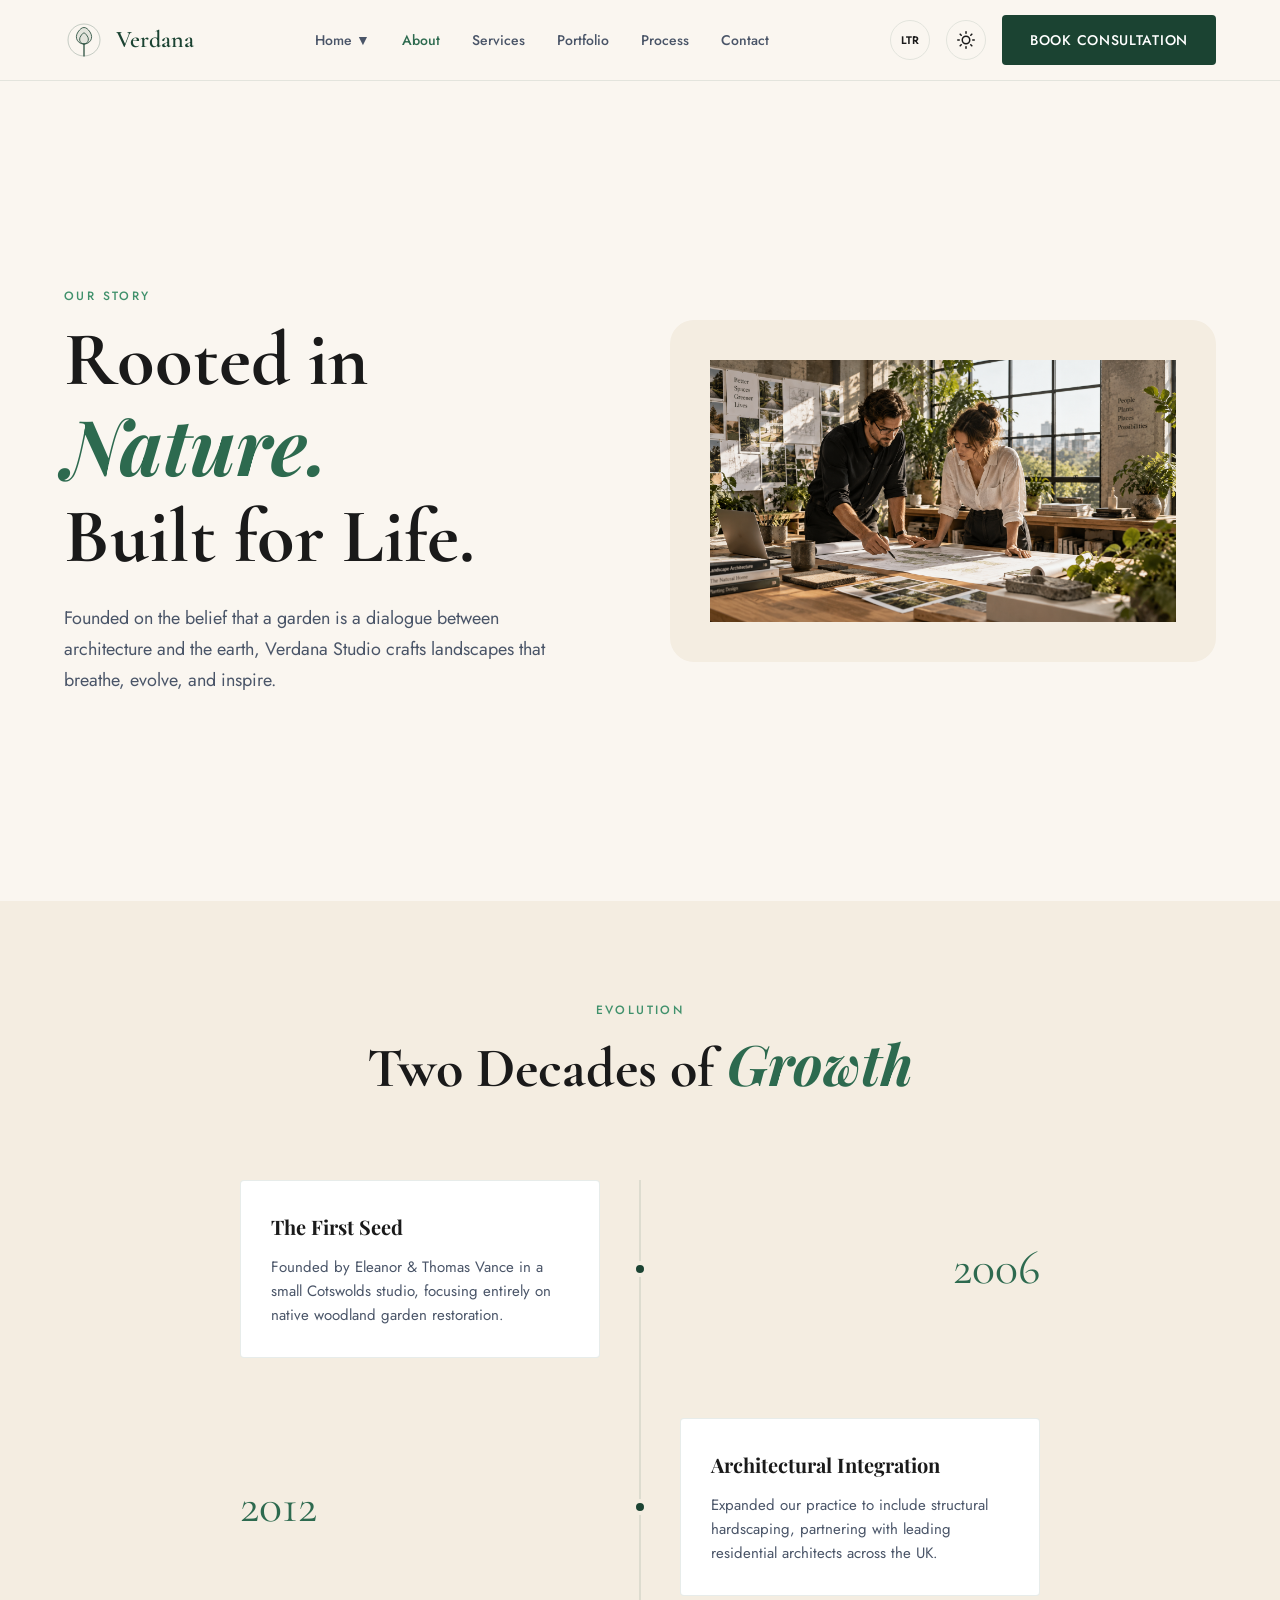
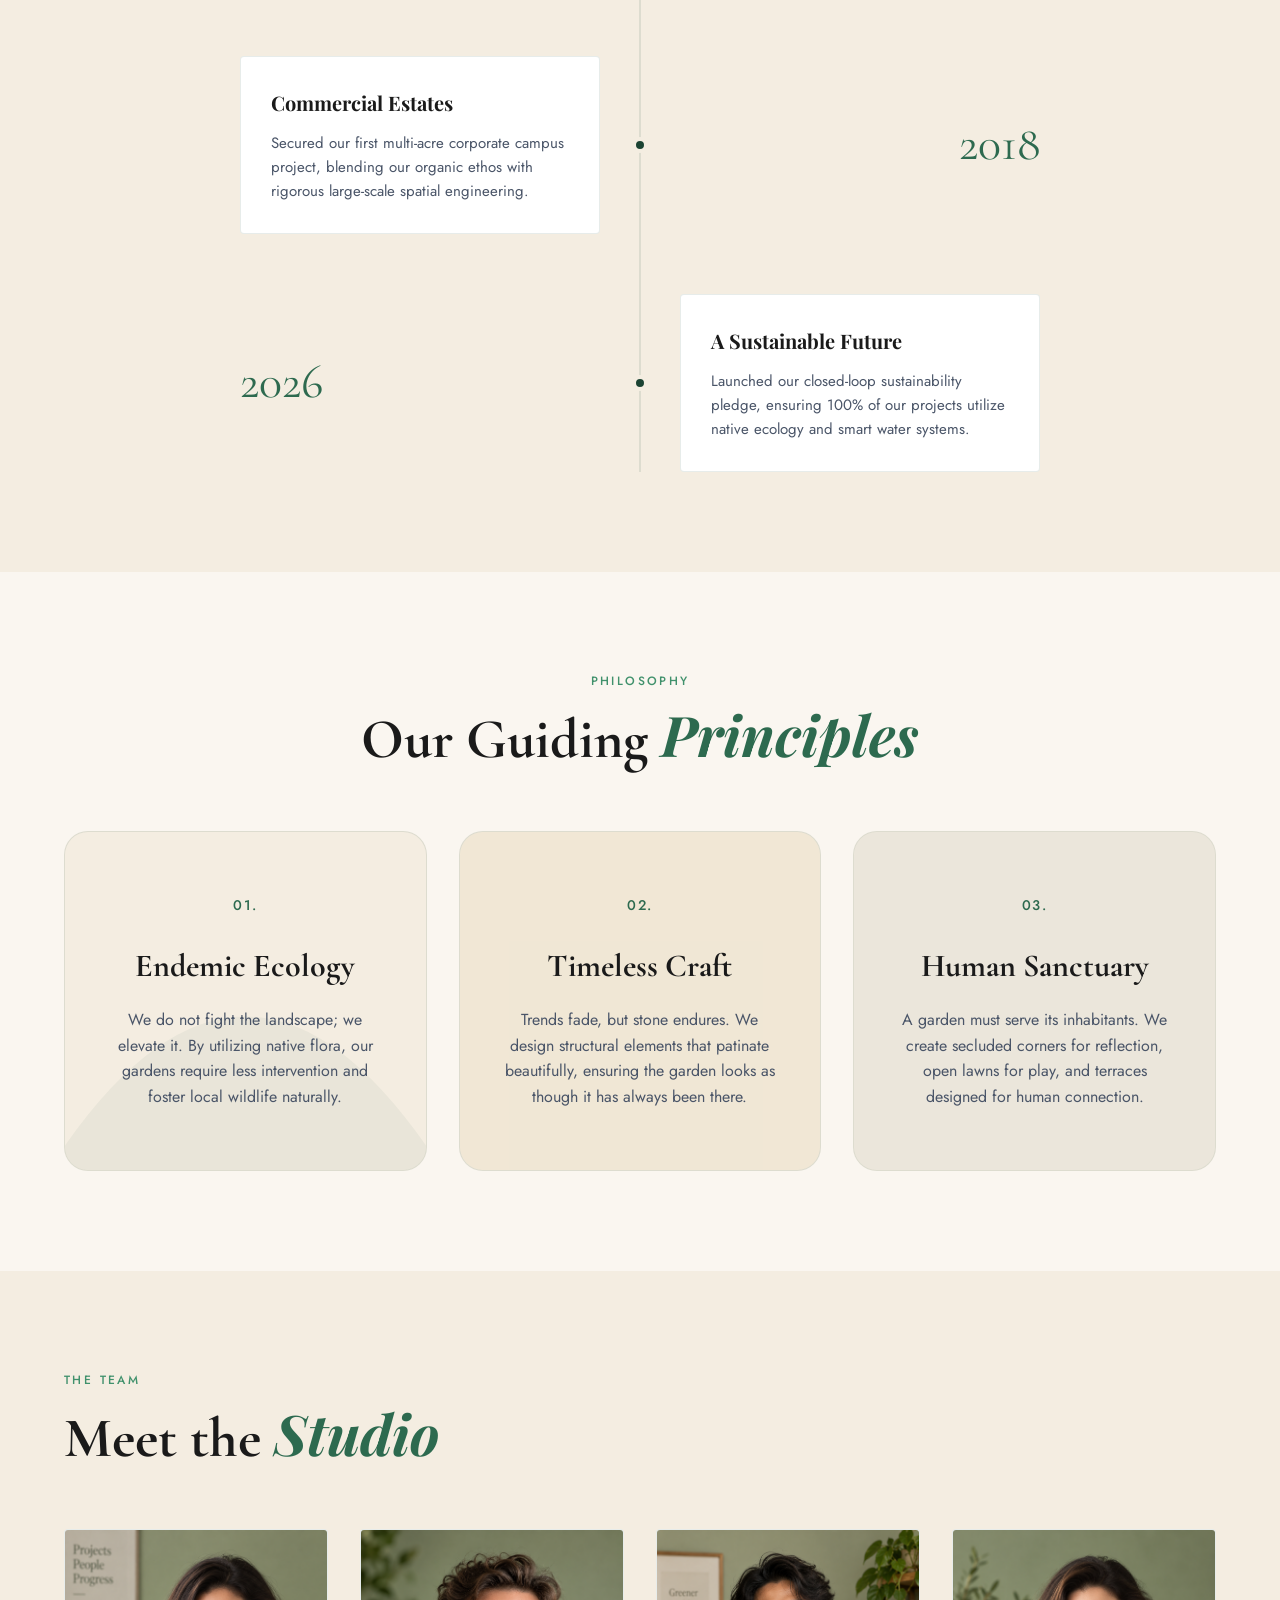
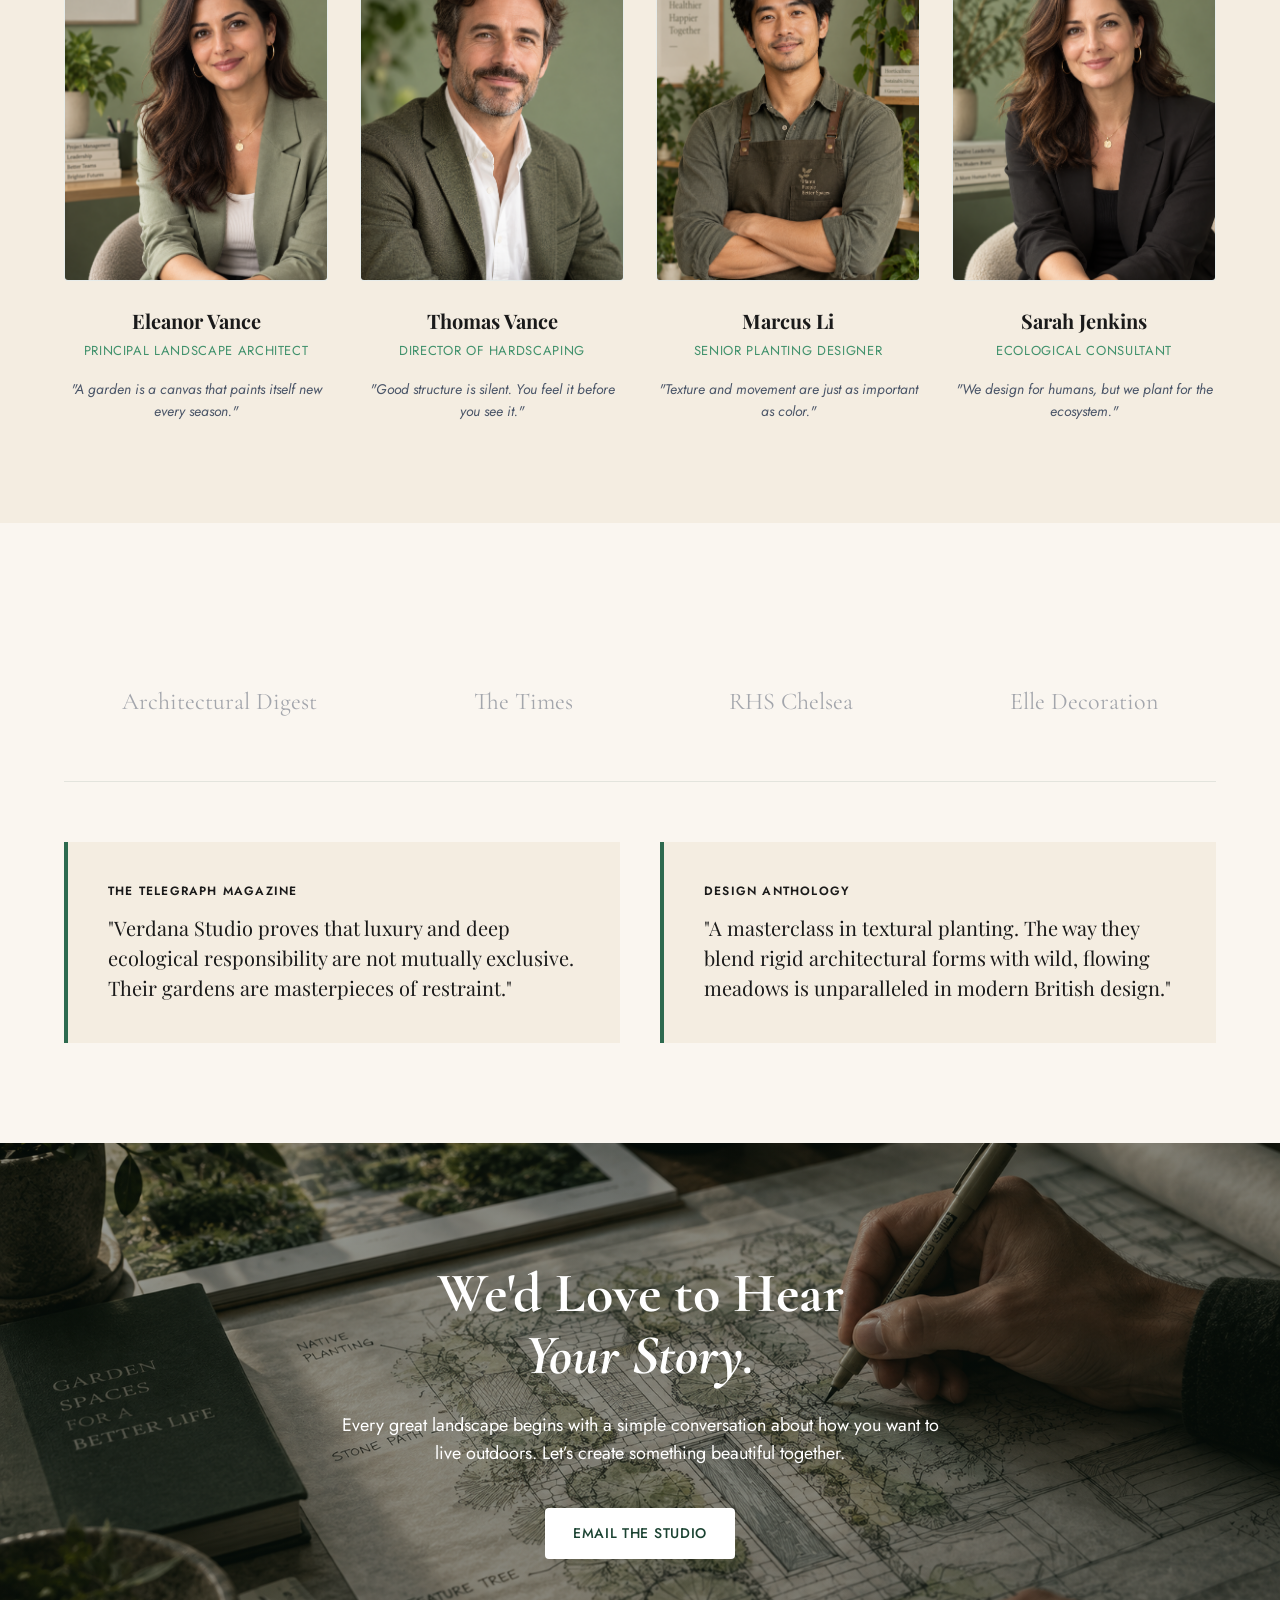
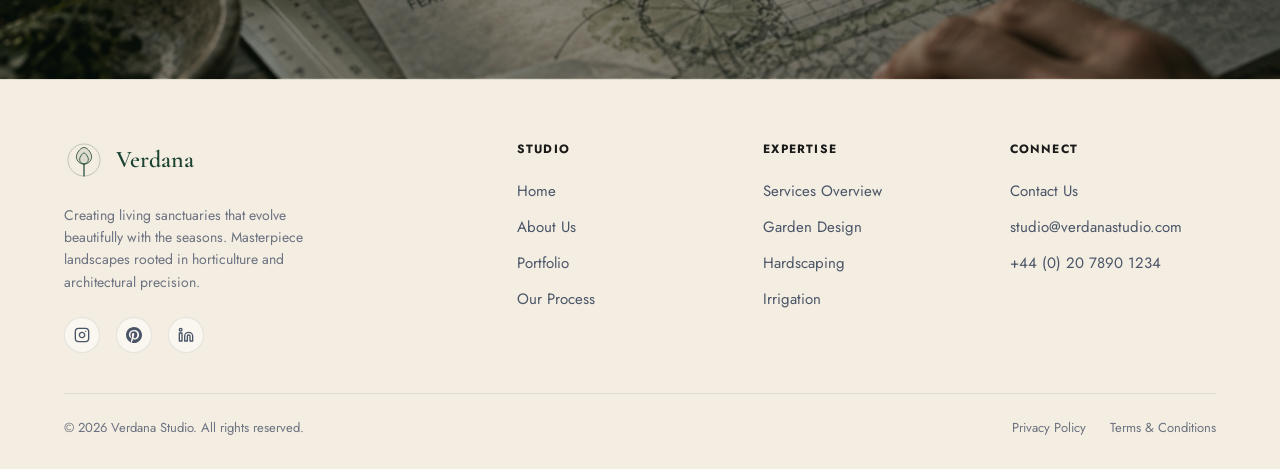
==== commit baa8eb5c: "Update layout, CTA buttons, and footer" ====
--- a/about.html
+++ b/about.html
@@ -288,7 +288,7 @@
     }
     .about-cta-content .btn-primary {
       background: #fff;
-      color: var(--clr-stone);
+      color: var(--clr-forest);
     }
     [data-theme="dark"] .about-cta-content .btn-primary { color: #2B241A; }
     .about-cta-content .btn-primary:hover {
@@ -586,6 +586,7 @@
               
             </div>
           </a>
+          <p>Creating living sanctuaries that evolve beautifully with the seasons. Masterpiece landscapes rooted in horticulture and architectural precision.</p>
           <div class="footer-socials">
             <a href="#" aria-label="Instagram"><svg xmlns="http://www.w3.org/2000/svg" width="16" height="16" viewBox="0 0 24 24" fill="none" stroke="currentColor" stroke-width="2" stroke-linecap="round" stroke-linejoin="round"><rect x="2" y="2" width="20" height="20" rx="5" ry="5"></rect><path d="M16 11.37A4 4 0 1 1 12.63 8 4 4 0 0 1 16 11.37z"></path><line x1="17.5" y1="6.5" x2="17.51" y2="6.5"></line></svg></a>
             <a href="#" aria-label="Pinterest"><svg xmlns="http://www.w3.org/2000/svg" width="16" height="16" viewBox="0 0 24 24" fill="currentColor"><path d="M12.017 0C5.396 0 .029 5.367.029 11.987c0 5.079 3.158 9.417 7.618 11.162-.105-.949-.199-2.403.041-3.439.219-.937 1.406-5.957 1.406-5.957s-.359-.72-.359-1.781c0-1.663.967-2.911 2.168-2.911 1.024 0 1.518.769 1.518 1.688 0 1.029-.653 2.567-.992 3.992-.285 1.193.6 2.165 1.775 2.165 2.128 0 3.768-2.245 3.768-5.487 0-2.861-2.063-4.869-5.008-4.869-3.41 0-5.409 2.562-5.409 5.199 0 1.033.394 2.143.889 2.741.099.12.112.225.085.345-.09.375-.293 1.199-.334 1.363-.053.225-.172.271-.401.165-1.495-.69-2.433-2.878-2.433-4.646 0-3.776 2.748-7.252 7.951-7.252 4.168 0 7.41 2.967 7.41 6.923 0 4.135-2.607 7.462-6.233 7.462-1.214 0-2.354-.629-2.758-1.379l-.749 2.848c-.269 1.045-1.004 2.352-1.498 3.146 1.123.345 2.306.535 3.55.535 6.607 0 11.985-5.365 11.985-11.987C23.97 5.367 18.624 0 12.017 0z"/></svg></a>
--- a/styles.css
+++ b/styles.css
@@ -90,14 +90,14 @@
 
 /* ---- BUTTONS ---- */
 .btn-primary {
-  display: inline-flex; padding: 14px 28px; background: var(--clr-forest); color: #fff;
+  display: inline-flex; justify-content: center; align-items: center; text-align: center; width: fit-content; padding: 14px 28px; background: var(--clr-forest); color: #fff;
   font-weight: 500; font-size: 14px; text-transform: uppercase; letter-spacing: 0.05em;
   border-radius: var(--radius-sm); transition: background 0.3s, transform 0.3s;
 }
 .btn-primary:hover { background: var(--clr-deep-green); transform: translateY(-2px); }
 
 .btn-ghost {
-  display: inline-flex; padding: 12px 24px; border: 1px solid var(--clr-deep-green); color: var(--clr-deep-green);
+  display: inline-flex; justify-content: center; align-items: center; text-align: center; width: fit-content; padding: 12px 24px; border: 1px solid var(--clr-deep-green); color: var(--clr-deep-green);
   font-weight: 500; font-size: 14px; text-transform: uppercase; letter-spacing: 0.05em;
   border-radius: var(--radius-sm); transition: all 0.3s;
 }
